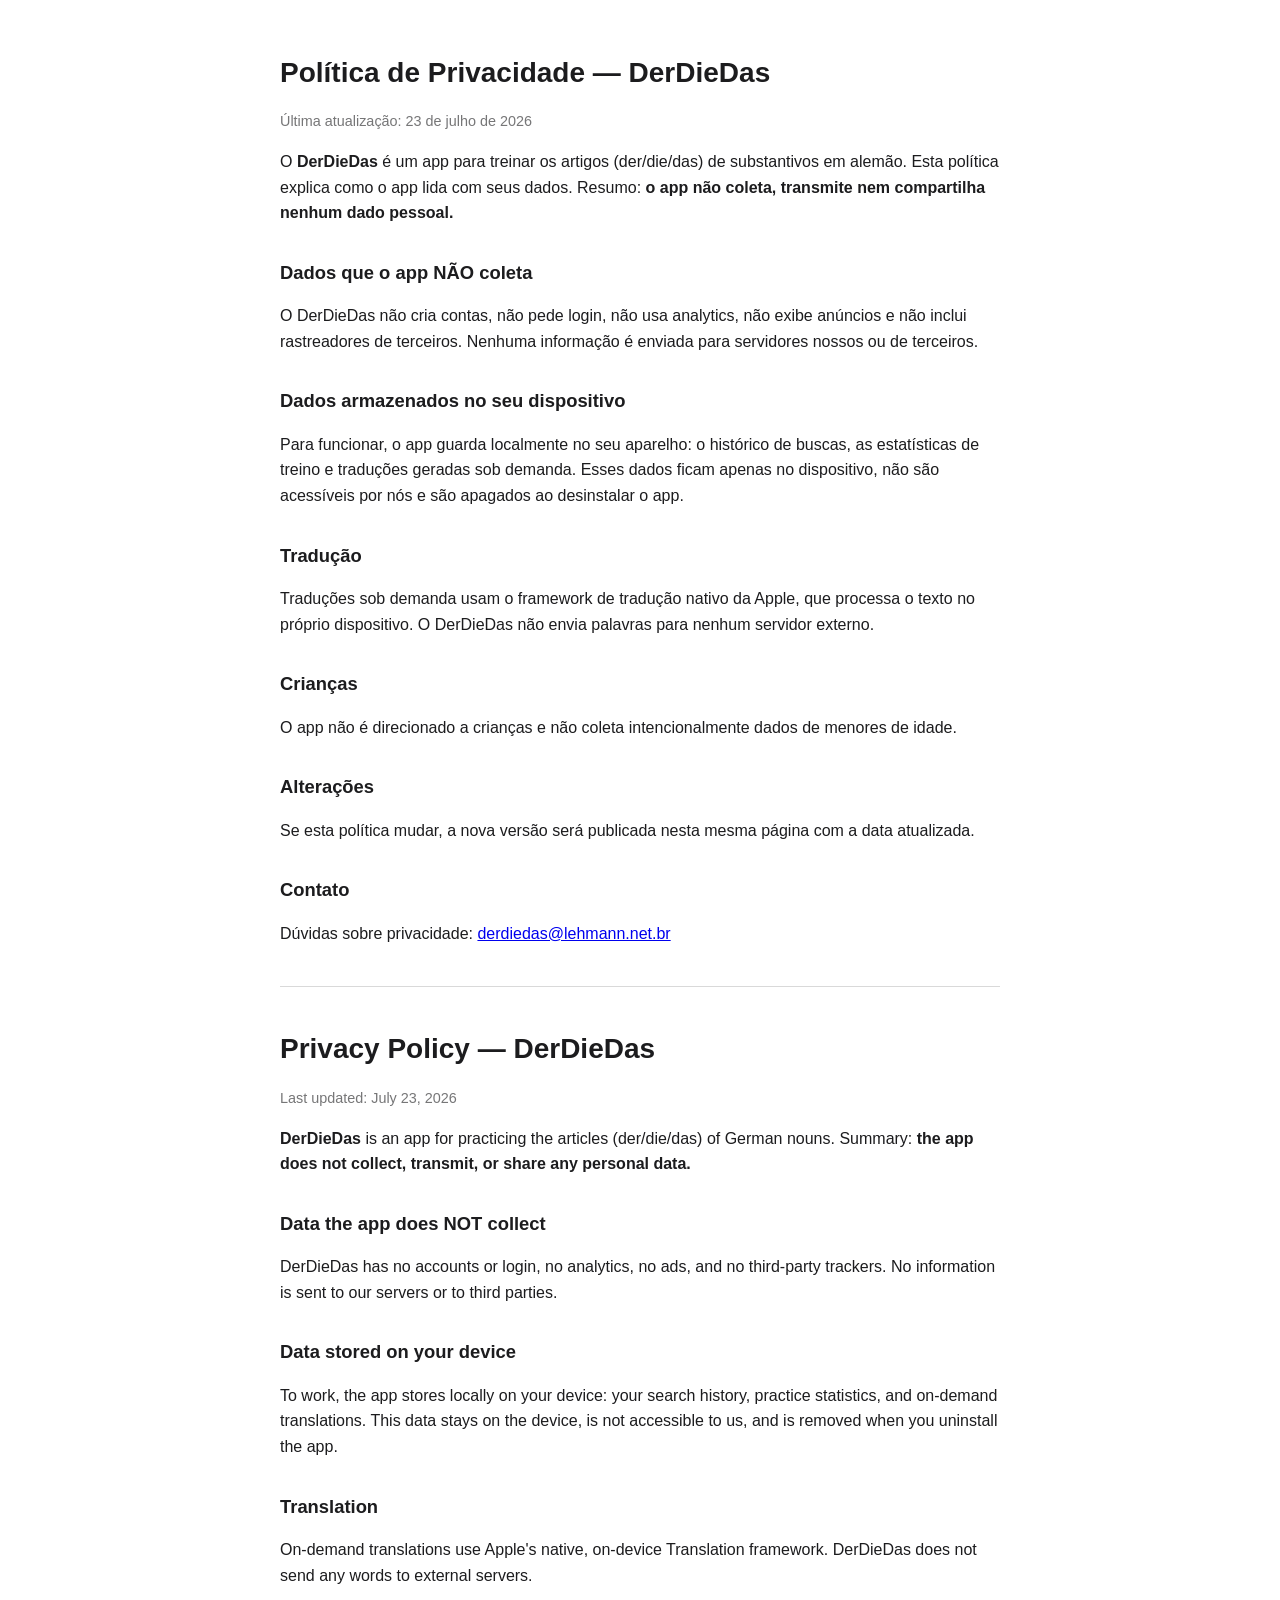
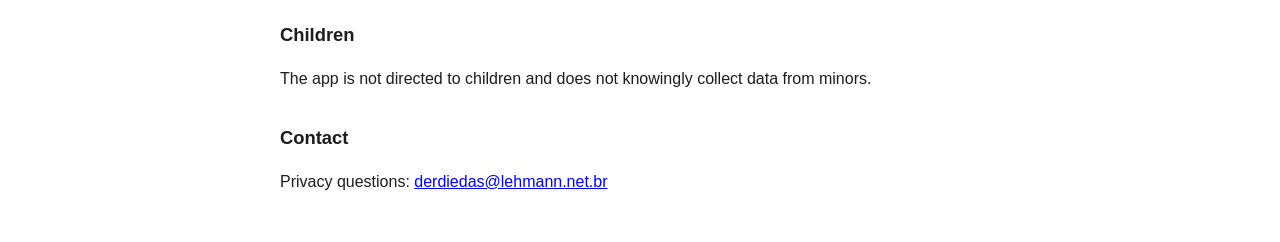
==== docs/index.html @ adc9e6cd "Commit inicial: DerDieDas — treino de artigos em alemão App SwiftUI (iOS + watchOS) com base offline" ====
<!DOCTYPE html>
<html lang="pt-BR">
<head>
<meta charset="UTF-8">
<meta name="viewport" content="width=device-width, initial-scale=1.0">
<title>Política de Privacidade — DerDieDas</title>
<style>
  :root { color-scheme: light dark; }
  body {
    font-family: -apple-system, BlinkMacSystemFont, "Segoe UI", Roboto, sans-serif;
    line-height: 1.6; max-width: 720px; margin: 0 auto; padding: 2rem 1.25rem;
    color: #1c1c1e; background: #fff;
  }
  @media (prefers-color-scheme: dark) {
    body { color: #e5e5e7; background: #1c1c1e; }
    a { color: #6db3ff; }
  }
  h1 { font-size: 1.75rem; margin-bottom: .25rem; }
  h2 { font-size: 1.15rem; margin-top: 2rem; }
  .muted { opacity: .6; font-size: .9rem; }
  hr { border: none; border-top: 1px solid rgba(128,128,128,.3); margin: 2.5rem 0; }
</style>
</head>
<body>

<h1>Política de Privacidade — DerDieDas</h1>
<p class="muted">Última atualização: 23 de julho de 2026</p>

<p>O <strong>DerDieDas</strong> é um app para treinar os artigos (der/die/das) de substantivos em alemão. Esta política explica como o app lida com seus dados. Resumo: <strong>o app não coleta, transmite nem compartilha nenhum dado pessoal.</strong></p>

<h2>Dados que o app NÃO coleta</h2>
<p>O DerDieDas não cria contas, não pede login, não usa analytics, não exibe anúncios e não inclui rastreadores de terceiros. Nenhuma informação é enviada para servidores nossos ou de terceiros.</p>

<h2>Dados armazenados no seu dispositivo</h2>
<p>Para funcionar, o app guarda localmente no seu aparelho: o histórico de buscas, as estatísticas de treino e traduções geradas sob demanda. Esses dados ficam apenas no dispositivo, não são acessíveis por nós e são apagados ao desinstalar o app.</p>

<h2>Tradução</h2>
<p>Traduções sob demanda usam o framework de tradução nativo da Apple, que processa o texto no próprio dispositivo. O DerDieDas não envia palavras para nenhum servidor externo.</p>

<h2>Crianças</h2>
<p>O app não é direcionado a crianças e não coleta intencionalmente dados de menores de idade.</p>

<h2>Alterações</h2>
<p>Se esta política mudar, a nova versão será publicada nesta mesma página com a data atualizada.</p>

<h2>Contato</h2>
<p>Dúvidas sobre privacidade: <a href="mailto:derdiedas@lehmann.net.br">derdiedas@lehmann.net.br</a></p>

<hr>

<h1>Privacy Policy — DerDieDas</h1>
<p class="muted">Last updated: July 23, 2026</p>

<p><strong>DerDieDas</strong> is an app for practicing the articles (der/die/das) of German nouns. Summary: <strong>the app does not collect, transmit, or share any personal data.</strong></p>

<h2>Data the app does NOT collect</h2>
<p>DerDieDas has no accounts or login, no analytics, no ads, and no third-party trackers. No information is sent to our servers or to third parties.</p>

<h2>Data stored on your device</h2>
<p>To work, the app stores locally on your device: your search history, practice statistics, and on-demand translations. This data stays on the device, is not accessible to us, and is removed when you uninstall the app.</p>

<h2>Translation</h2>
<p>On-demand translations use Apple's native, on-device Translation framework. DerDieDas does not send any words to external servers.</p>

<h2>Children</h2>
<p>The app is not directed to children and does not knowingly collect data from minors.</p>

<h2>Contact</h2>
<p>Privacy questions: <a href="mailto:derdiedas@lehmann.net.br">derdiedas@lehmann.net.br</a></p>

</body>
</html>
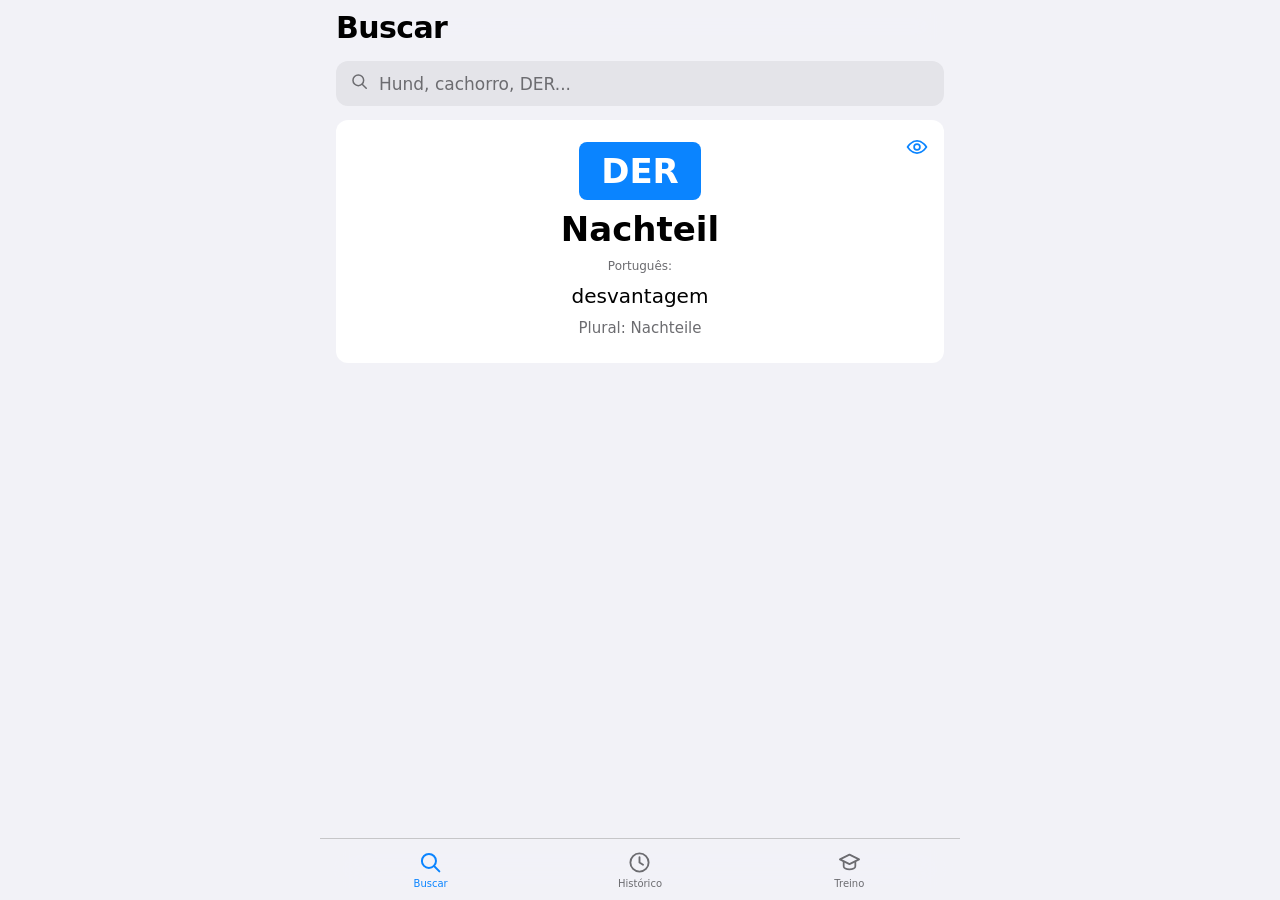
==== commit f54a26e0: "Adiciona versão web (PWA estático) no GitHub Pages Porta o app para um site estático em docs/, distr" ====
--- a/docs/index.html
+++ b/docs/index.html
@@ -2,71 +2,51 @@
 <html lang="pt-BR">
 <head>
 <meta charset="UTF-8">
-<meta name="viewport" content="width=device-width, initial-scale=1.0">
-<title>Política de Privacidade — DerDieDas</title>
-<style>
-  :root { color-scheme: light dark; }
-  body {
-    font-family: -apple-system, BlinkMacSystemFont, "Segoe UI", Roboto, sans-serif;
-    line-height: 1.6; max-width: 720px; margin: 0 auto; padding: 2rem 1.25rem;
-    color: #1c1c1e; background: #fff;
-  }
-  @media (prefers-color-scheme: dark) {
-    body { color: #e5e5e7; background: #1c1c1e; }
-    a { color: #6db3ff; }
-  }
-  h1 { font-size: 1.75rem; margin-bottom: .25rem; }
-  h2 { font-size: 1.15rem; margin-top: 2rem; }
-  .muted { opacity: .6; font-size: .9rem; }
-  hr { border: none; border-top: 1px solid rgba(128,128,128,.3); margin: 2.5rem 0; }
-</style>
+<meta name="viewport" content="width=device-width, initial-scale=1, viewport-fit=cover">
+<title>DerDieDas — treino de artigos em alemão</title>
+<meta name="description" content="Treine os artigos der, die e das de substantivos alemães, com tradução em português e plural.">
+
+<meta name="theme-color" content="#f2f2f7" media="(prefers-color-scheme: light)">
+<meta name="theme-color" content="#192966" media="(prefers-color-scheme: dark)">
+<meta name="apple-mobile-web-app-capable" content="yes">
+<meta name="apple-mobile-web-app-status-bar-style" content="black-translucent">
+<meta name="apple-mobile-web-app-title" content="DerDieDas">
+
+<link rel="icon" href="./icons/icon-192.png">
+<link rel="apple-touch-icon" href="./icons/icon-180.png">
+<link rel="manifest" href="./manifest.webmanifest">
+<link rel="stylesheet" href="./css/app.css">
 </head>
 <body>
 
-<h1>Política de Privacidade — DerDieDas</h1>
-<p class="muted">Última atualização: 23 de julho de 2026</p>
+<div class="app">
+  <header class="app-header">
+    <h1 id="view-title">Buscar</h1>
+    <button id="about-button" class="icon-button" type="button" aria-label="Sobre e créditos" hidden>
+      <svg viewBox="0 0 24 24" aria-hidden="true"><circle cx="12" cy="12" r="9.25" fill="none" stroke="currentColor" stroke-width="1.6"/><circle cx="12" cy="7.6" r="1.15" fill="currentColor"/><path d="M12 10.9v6.4" fill="none" stroke="currentColor" stroke-width="1.7" stroke-linecap="round"/></svg>
+    </button>
+  </header>
 
-<p>O <strong>DerDieDas</strong> é um app para treinar os artigos (der/die/das) de substantivos em alemão. Esta política explica como o app lida com seus dados. Resumo: <strong>o app não coleta, transmite nem compartilha nenhum dado pessoal.</strong></p>
+  <main id="view-container"></main>
 
-<h2>Dados que o app NÃO coleta</h2>
-<p>O DerDieDas não cria contas, não pede login, não usa analytics, não exibe anúncios e não inclui rastreadores de terceiros. Nenhuma informação é enviada para servidores nossos ou de terceiros.</p>
+  <nav class="tabbar" role="tablist">
+    <button class="tab" data-tab="search" role="tab" aria-selected="true">
+      <svg viewBox="0 0 24 24" aria-hidden="true"><circle cx="10.5" cy="10.5" r="6.75" fill="none" stroke="currentColor" stroke-width="1.9"/><path d="M15.4 15.4 20.5 20.5" fill="none" stroke="currentColor" stroke-width="1.9" stroke-linecap="round"/></svg>
+      <span>Buscar</span>
+    </button>
+    <button class="tab" data-tab="history" role="tab" aria-selected="false">
+      <svg viewBox="0 0 24 24" aria-hidden="true"><circle cx="12" cy="12" r="8.75" fill="none" stroke="currentColor" stroke-width="1.8"/><path d="M12 6.9V12l3.4 2.1" fill="none" stroke="currentColor" stroke-width="1.8" stroke-linecap="round" stroke-linejoin="round"/></svg>
+      <span>Histórico</span>
+    </button>
+    <button class="tab" data-tab="training" role="tab" aria-selected="false">
+      <svg viewBox="0 0 24 24" aria-hidden="true"><path d="M12 4.4 21.2 9 12 13.6 2.8 9z" fill="none" stroke="currentColor" stroke-width="1.7" stroke-linejoin="round"/><path d="M6.4 11.1v4.6c0 1.6 2.5 2.9 5.6 2.9s5.6-1.3 5.6-2.9v-4.6" fill="none" stroke="currentColor" stroke-width="1.7" stroke-linecap="round"/></svg>
+      <span>Treino</span>
+    </button>
+  </nav>
+</div>
 
-<h2>Dados armazenados no seu dispositivo</h2>
-<p>Para funcionar, o app guarda localmente no seu aparelho: o histórico de buscas, as estatísticas de treino e traduções geradas sob demanda. Esses dados ficam apenas no dispositivo, não são acessíveis por nós e são apagados ao desinstalar o app.</p>
+<div id="loading" class="loading">Carregando substantivos…</div>
 
-<h2>Tradução</h2>
-<p>Traduções sob demanda usam o framework de tradução nativo da Apple, que processa o texto no próprio dispositivo. O DerDieDas não envia palavras para nenhum servidor externo.</p>
-
-<h2>Crianças</h2>
-<p>O app não é direcionado a crianças e não coleta intencionalmente dados de menores de idade.</p>
-
-<h2>Alterações</h2>
-<p>Se esta política mudar, a nova versão será publicada nesta mesma página com a data atualizada.</p>
-
-<h2>Contato</h2>
-<p>Dúvidas sobre privacidade: <a href="mailto:derdiedas@lehmann.net.br">derdiedas@lehmann.net.br</a></p>
-
-<hr>
-
-<h1>Privacy Policy — DerDieDas</h1>
-<p class="muted">Last updated: July 23, 2026</p>
-
-<p><strong>DerDieDas</strong> is an app for practicing the articles (der/die/das) of German nouns. Summary: <strong>the app does not collect, transmit, or share any personal data.</strong></p>
-
-<h2>Data the app does NOT collect</h2>
-<p>DerDieDas has no accounts or login, no analytics, no ads, and no third-party trackers. No information is sent to our servers or to third parties.</p>
-
-<h2>Data stored on your device</h2>
-<p>To work, the app stores locally on your device: your search history, practice statistics, and on-demand translations. This data stays on the device, is not accessible to us, and is removed when you uninstall the app.</p>
-
-<h2>Translation</h2>
-<p>On-demand translations use Apple's native, on-device Translation framework. DerDieDas does not send any words to external servers.</p>
-
-<h2>Children</h2>
-<p>The app is not directed to children and does not knowingly collect data from minors.</p>
-
-<h2>Contact</h2>
-<p>Privacy questions: <a href="mailto:derdiedas@lehmann.net.br">derdiedas@lehmann.net.br</a></p>
-
+<script type="module" src="./js/main.js"></script>
 </body>
 </html>
--- a/docs/css/app.css
+++ b/docs/css/app.css
@@ -0,0 +1,504 @@
+/* DerDieDas — design system espelhando o app iOS. */
+
+:root {
+  color-scheme: light dark;
+
+  --der: #0a84ff;
+  --die: #ff375f;
+  --das: #30d158;
+
+  --bg: #f2f2f7;
+  --card: #ffffff;
+  --text: #000000;
+  --secondary: #6c6c70;
+  --separator: #c6c6c8;
+  --tint: #0a84ff;
+  --field: #e4e4e9;
+  --header-bg: rgba(242, 242, 247, 0.82);
+
+  --radius: 12px;
+  --font: -apple-system, BlinkMacSystemFont, 'SF Pro Text', system-ui, 'Segoe UI', Roboto, sans-serif;
+  --font-rounded: ui-rounded, 'SF Pro Rounded', -apple-system, system-ui, sans-serif;
+}
+
+@media (prefers-color-scheme: dark) {
+  :root {
+    --bg: #000000;
+    --card: #1c1c1e;
+    --text: #ffffff;
+    --secondary: #98989f;
+    --separator: #38383a;
+    --field: #1c1c1e;
+    --header-bg: rgba(0, 0, 0, 0.8);
+  }
+}
+
+* { box-sizing: border-box; }
+
+/* Precisa vir com !important: regras de classe como .training-card{display:flex}
+   têm a mesma especificidade do [hidden] da folha do navegador e venceriam por ordem. */
+[hidden] { display: none !important; }
+
+html, body {
+  margin: 0;
+  padding: 0;
+  height: 100%;
+}
+
+body {
+  font-family: var(--font);
+  background: var(--bg);
+  color: var(--text);
+  -webkit-font-smoothing: antialiased;
+  overscroll-behavior-y: none;
+}
+
+.app {
+  display: flex;
+  flex-direction: column;
+  min-height: 100%;
+  min-height: 100dvh;
+}
+
+/* ------------------------------------------------------------------ header */
+
+.app-header {
+  position: sticky;
+  top: 0;
+  z-index: 10;
+  display: flex;
+  align-items: center;
+  justify-content: space-between;
+  gap: 12px;
+  padding: max(env(safe-area-inset-top), 10px) 16px 8px;
+  background: var(--header-bg);
+  backdrop-filter: saturate(180%) blur(20px);
+  -webkit-backdrop-filter: saturate(180%) blur(20px);
+}
+
+.app-header h1 {
+  margin: 0;
+  font-size: 30px;
+  font-weight: 700;
+  letter-spacing: -0.02em;
+}
+
+.icon-button {
+  display: grid;
+  place-items: center;
+  width: 34px;
+  height: 34px;
+  padding: 0;
+  border: 0;
+  border-radius: 50%;
+  background: transparent;
+  color: var(--tint);
+  cursor: pointer;
+}
+
+.icon-button svg { width: 24px; height: 24px; }
+.icon-button:active { opacity: 0.5; }
+
+/* -------------------------------------------------------------------- main */
+
+main {
+  flex: 1;
+  padding: 4px 16px calc(16px + env(safe-area-inset-bottom));
+}
+
+/* ------------------------------------------------------------------ busca */
+
+.search-bar {
+  position: sticky;
+  top: 0;
+  z-index: 5;
+  display: flex;
+  align-items: center;
+  gap: 8px;
+  margin: 4px 0 14px;
+  padding: 11px 14px;
+  border-radius: var(--radius);
+  background: var(--field);
+}
+
+.search-bar svg { width: 19px; height: 19px; color: var(--secondary); flex: none; }
+
+.search-bar input {
+  flex: 1;
+  min-width: 0;
+  border: 0;
+  background: none;
+  color: var(--text);
+  font-family: inherit;
+  font-size: 17px;
+}
+
+.search-bar input:focus { outline: none; }
+.search-bar input::placeholder { color: var(--secondary); }
+
+/* usamos nosso próprio botão de limpar */
+.search-bar input::-webkit-search-cancel-button,
+.search-bar input::-webkit-search-decoration { -webkit-appearance: none; appearance: none; }
+
+.clear-button {
+  display: none;
+  place-items: center;
+  width: 20px;
+  height: 20px;
+  padding: 0;
+  border: 0;
+  border-radius: 50%;
+  background: var(--secondary);
+  color: var(--card);
+  font-size: 13px;
+  line-height: 1;
+  cursor: pointer;
+}
+
+.search-bar.has-text .clear-button { display: grid; }
+
+/* ------------------------------------------------------------------- listas */
+
+.section-title {
+  margin: 22px 4px 7px;
+  font-size: 13px;
+  font-weight: 600;
+  text-transform: uppercase;
+  letter-spacing: 0.05em;
+  color: var(--secondary);
+}
+
+.card {
+  border-radius: var(--radius);
+  background: var(--card);
+  overflow: hidden;
+}
+
+.row {
+  display: flex;
+  align-items: center;
+  gap: 13px;
+  width: 100%;
+  padding: 11px 14px;
+  border: 0;
+  border-top: 0.5px solid var(--separator);
+  background: none;
+  color: inherit;
+  font: inherit;
+  text-align: left;
+  cursor: pointer;
+}
+
+.row:first-child { border-top: 0; }
+.row:active { background: var(--field); }
+
+.row-text { flex: 1; min-width: 0; }
+
+.row-word {
+  font-size: 17px;
+  font-weight: 600;
+}
+
+.row-sub {
+  margin-top: 2px;
+  font-size: 15px;
+  color: var(--secondary);
+  overflow: hidden;
+  text-overflow: ellipsis;
+  white-space: nowrap;
+}
+
+.row-meta {
+  margin-top: 3px;
+  font-size: 13px;
+  color: var(--secondary);
+}
+
+/* ------------------------------------------------------------------- badge */
+
+.badge {
+  flex: none;
+  display: inline-block;
+  border-radius: 8px;
+  color: #fff;
+  font-family: var(--font-rounded);
+  font-weight: 900;
+  line-height: 1;
+  text-align: center;
+}
+
+.badge[data-article='DER'] { background: var(--der); }
+.badge[data-article='DIE'] { background: var(--die); }
+.badge[data-article='DAS'] { background: var(--das); }
+
+/* ---------------------------------------------------------- card destacado */
+
+.noun-card {
+  position: relative;
+  display: flex;
+  flex-direction: column;
+  align-items: center;
+  gap: 11px;
+  padding: 22px 18px 26px;
+  border-radius: var(--radius);
+  background: var(--card);
+  text-align: center;
+}
+
+.noun-card .eye {
+  position: absolute;
+  top: 10px;
+  right: 10px;
+}
+
+.noun-card .word {
+  font-family: var(--font-rounded);
+  font-size: 34px;
+  font-weight: 600;
+  line-height: 1.1;
+  overflow-wrap: anywhere;
+}
+
+.noun-card .label {
+  font-size: 12px;
+  color: var(--secondary);
+}
+
+.noun-card .translation {
+  font-size: 20px;
+  font-weight: 500;
+}
+
+.noun-card .plural {
+  font-size: 15px;
+  color: var(--secondary);
+}
+
+/* ------------------------------------------------------------------ treino */
+
+.training-card {
+  display: flex;
+  flex-direction: column;
+  align-items: center;
+  gap: 16px;
+  padding: 26px 18px;
+  border-radius: var(--radius);
+  background: var(--card);
+  text-align: center;
+}
+
+.training-word {
+  font-family: var(--font-rounded);
+  font-size: 34px;
+  font-weight: 700;
+  line-height: 1.1;
+  overflow-wrap: anywhere;
+}
+
+.article-buttons {
+  display: flex;
+  gap: 11px;
+  flex-wrap: wrap;
+  justify-content: center;
+}
+
+.article-button {
+  min-width: 84px;
+  padding: 13px 20px;
+  border: 0;
+  border-radius: 10px;
+  color: #fff;
+  font-family: var(--font-rounded);
+  font-size: 19px;
+  font-weight: 900;
+  cursor: pointer;
+}
+
+.article-button[data-article='DER'] { background: var(--der); }
+.article-button[data-article='DIE'] { background: var(--die); }
+.article-button[data-article='DAS'] { background: var(--das); }
+.article-button:active { opacity: 0.65; }
+
+.answer-field {
+  width: 100%;
+  padding: 12px 14px;
+  border: 1px solid var(--separator);
+  border-radius: 10px;
+  background: var(--bg);
+  color: var(--text);
+  font-family: inherit;
+  font-size: 17px;
+}
+
+.answer-field:focus { outline: 2px solid var(--tint); outline-offset: -1px; }
+
+.feedback {
+  min-height: 24px;
+  font-size: 17px;
+  font-weight: 600;
+}
+
+.feedback.correct { color: var(--das); }
+.feedback.wrong { color: var(--die); }
+
+.control-row {
+  display: flex;
+  align-items: center;
+  justify-content: space-between;
+  gap: 12px;
+  padding: 11px 14px;
+  border-top: 0.5px solid var(--separator);
+  font-size: 17px;
+}
+
+.control-row:first-child { border-top: 0; }
+
+select {
+  border: 0;
+  border-radius: 8px;
+  padding: 6px 8px;
+  background: var(--field);
+  color: var(--text);
+  font: inherit;
+}
+
+/* interruptor */
+.switch { position: relative; width: 51px; height: 31px; flex: none; }
+.switch input { position: absolute; opacity: 0; width: 100%; height: 100%; margin: 0; cursor: pointer; }
+.switch span {
+  position: absolute;
+  inset: 0;
+  border-radius: 999px;
+  background: var(--separator);
+  transition: background 0.2s;
+  pointer-events: none;
+}
+.switch span::after {
+  content: '';
+  position: absolute;
+  top: 2px;
+  left: 2px;
+  width: 27px;
+  height: 27px;
+  border-radius: 50%;
+  background: #fff;
+  box-shadow: 0 1px 3px rgba(0, 0, 0, 0.3);
+  transition: transform 0.2s;
+}
+.switch input:checked + span { background: var(--das); }
+.switch input:checked + span::after { transform: translateX(20px); }
+
+/* ------------------------------------------------------------- estatísticas */
+
+.stat-row {
+  display: flex;
+  align-items: baseline;
+  justify-content: space-between;
+  gap: 12px;
+  padding: 9px 14px;
+  border-top: 0.5px solid var(--separator);
+  font-size: 15px;
+}
+
+.stat-row:first-child { border-top: 0; }
+.stat-row .value { color: var(--secondary); font-variant-numeric: tabular-nums; }
+
+/* ------------------------------------------------------------------- sobre */
+
+.about p {
+  margin: 0 0 12px;
+  font-size: 15px;
+  line-height: 1.55;
+}
+
+.about .card p { padding: 0 14px; }
+.about .card p:first-child { padding-top: 13px; }
+.about .card p:last-child { padding-bottom: 13px; margin-bottom: 0; }
+
+.about-header {
+  display: flex;
+  flex-direction: column;
+  align-items: center;
+  gap: 8px;
+  padding: 14px 0 6px;
+  text-align: center;
+}
+
+.about-header img { width: 76px; height: 76px; border-radius: 17px; }
+.about-header .name { font-size: 21px; font-weight: 600; }
+.about-header .version { font-size: 13px; color: var(--secondary); }
+
+a { color: var(--tint); }
+
+.link-row {
+  display: flex;
+  align-items: center;
+  justify-content: space-between;
+  gap: 12px;
+  padding: 12px 14px;
+  border-top: 0.5px solid var(--separator);
+  font-size: 16px;
+  text-decoration: none;
+}
+
+.link-row:first-child { border-top: 0; }
+.link-row::after { content: '›'; color: var(--secondary); font-size: 20px; }
+
+.empty {
+  padding: 44px 20px;
+  text-align: center;
+  color: var(--secondary);
+}
+
+.empty strong { display: block; margin-bottom: 5px; font-size: 17px; color: var(--text); }
+
+/* ----------------------------------------------------------------- tab bar */
+
+.tabbar {
+  position: sticky;
+  bottom: 0;
+  display: flex;
+  gap: 4px;
+  padding: 6px 8px calc(6px + env(safe-area-inset-bottom));
+  border-top: 0.5px solid var(--separator);
+  background: var(--header-bg);
+  backdrop-filter: saturate(180%) blur(20px);
+  -webkit-backdrop-filter: saturate(180%) blur(20px);
+}
+
+.tab {
+  flex: 1;
+  display: flex;
+  flex-direction: column;
+  align-items: center;
+  gap: 3px;
+  padding: 5px 0;
+  border: 0;
+  background: none;
+  color: var(--secondary);
+  font-family: inherit;
+  font-size: 10px;
+  font-weight: 500;
+  cursor: pointer;
+}
+
+.tab svg { width: 25px; height: 25px; }
+.tab[aria-selected='true'] { color: var(--tint); }
+
+/* --------------------------------------------------------------- carregando */
+
+.loading {
+  position: fixed;
+  inset: 0;
+  display: grid;
+  place-items: center;
+  background: var(--bg);
+  color: var(--secondary);
+  font-size: 15px;
+}
+
+.loading[hidden] { display: none; }
+
+@media (min-width: 700px) {
+  .app { max-width: 640px; margin: 0 auto; }
+}
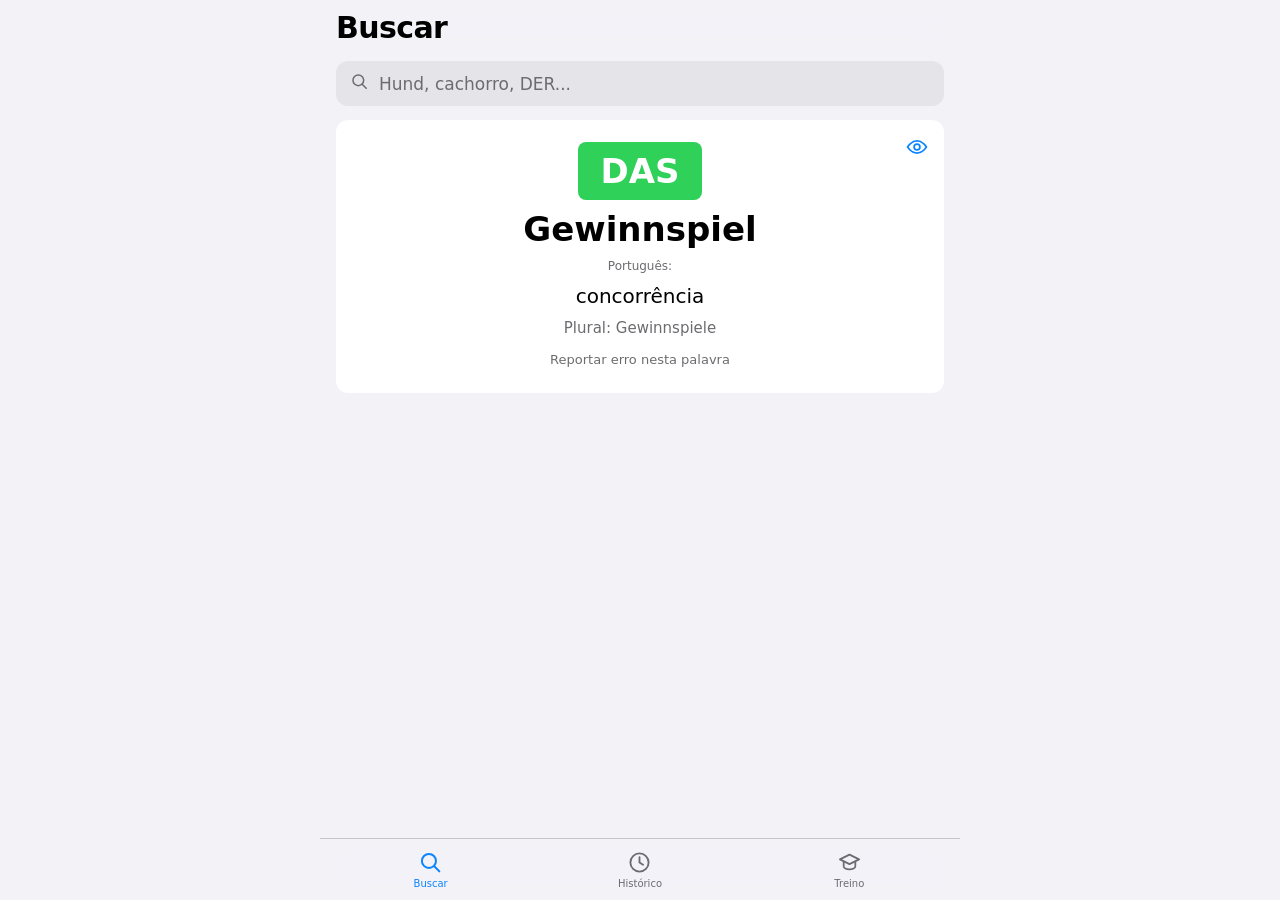
==== commit e56d2734: "Usa o ícone real do app na web e corrige o treino travado após a compra Ícone: os ícones do PWA vinh" ====
--- a/docs/index.html
+++ b/docs/index.html
@@ -7,7 +7,7 @@
 <meta name="description" content="Treine os artigos der, die e das de substantivos alemães, com tradução em português e plural.">
 
 <meta name="theme-color" content="#f2f2f7" media="(prefers-color-scheme: light)">
-<meta name="theme-color" content="#192966" media="(prefers-color-scheme: dark)">
+<meta name="theme-color" content="#000000" media="(prefers-color-scheme: dark)">
 <meta name="apple-mobile-web-app-capable" content="yes">
 <meta name="apple-mobile-web-app-status-bar-style" content="black-translucent">
 <meta name="apple-mobile-web-app-title" content="DerDieDas">
--- a/docs/css/app.css
+++ b/docs/css/app.css
@@ -273,6 +273,15 @@
   font-size: 15px;
   color: var(--secondary);
 }
+
+.report-link {
+  margin-top: 4px;
+  color: var(--secondary);
+  font-size: 13px;
+  text-decoration: none;
+}
+
+.report-link:active { opacity: 0.5; }
 
 /* ------------------------------------------------------------------ treino */
 
